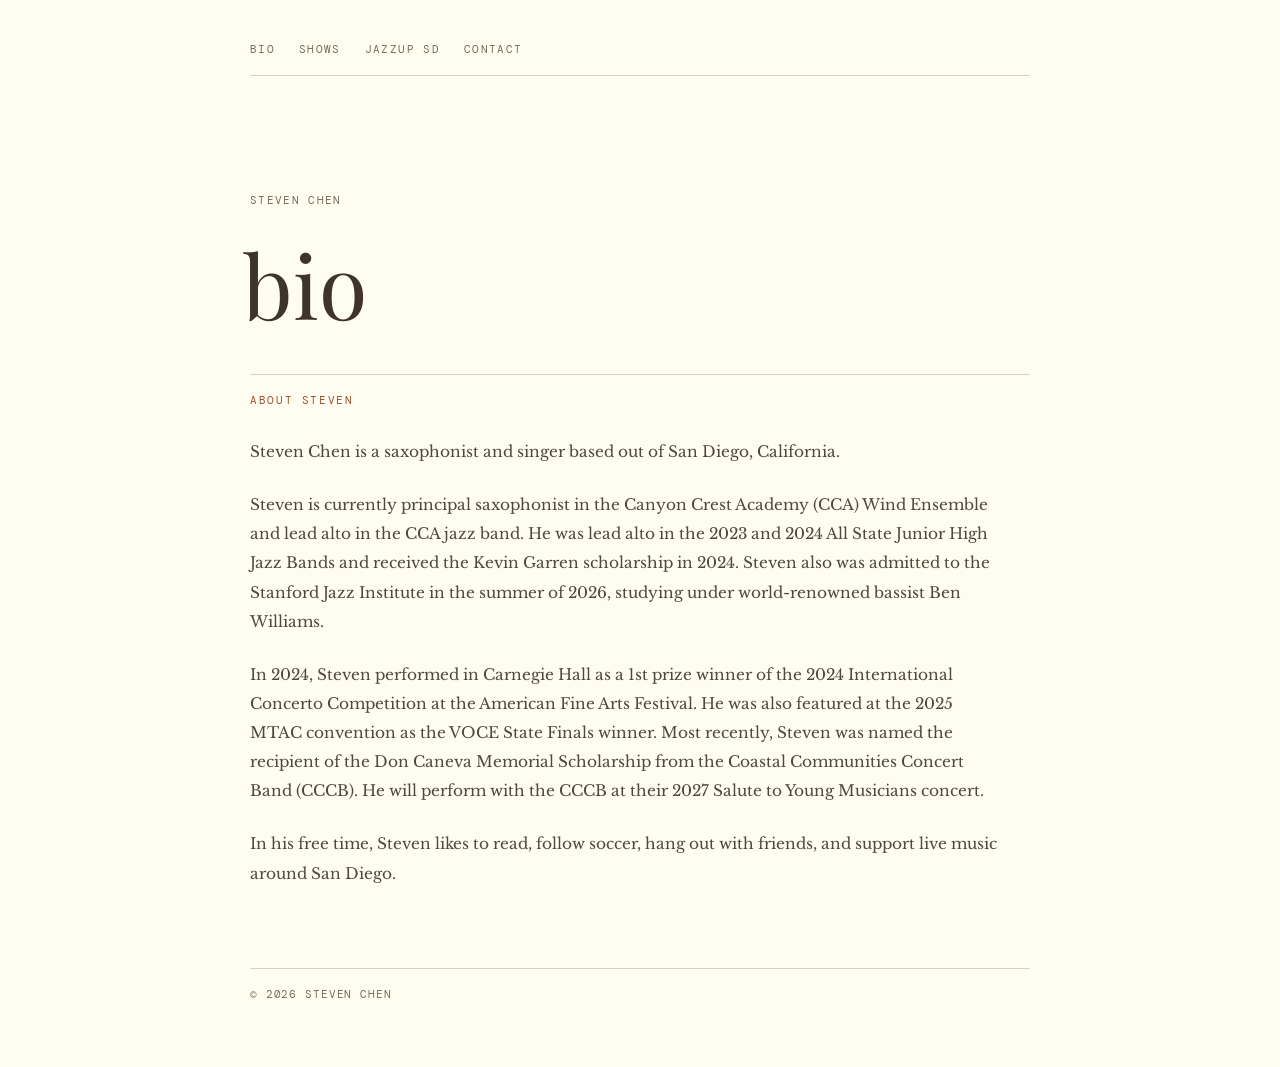
==== bio.html @ 3bc6aef5 "big website update, added pages" ====
<!DOCTYPE html>
<html lang="en">
<head>
    <meta charset="UTF-8">
    <meta name="viewport" content="width=device-width, initial-scale=1.0">
    <title>bio | steven chen sax</title>
    <link rel="stylesheet" href="styles.css">
    <link href="https://fonts.googleapis.com/css2?family=Playfair+Display:ital,wght@0,400;0,700;1,400&family=DM+Mono:wght@300;400&family=Libre+Baskerville:ital@1&display=swap" rel="stylesheet">
    <link rel="icon" type="image/x-icon" href="images/favicon.png">
</head>
<body>
    <div class="container">
        <nav><div class="nav-links">
            <a href="bio.html" class="nav-link">bio</a>
            <a href="shows.html" class="nav-link">shows</a>
            <a href="jazzup-sd.html" class="nav-link">jazzup sd</a>
            <a href="contact.html" class="nav-link">contact</a>
        </div></nav>
        <header class="page-header"><a href="index.html" class="home-link">steven chen</a><h1>bio</h1></header>
        <main class="panel">
            <div class="panel-label">about steven</div>
            <p>Steven Chen is a saxophonist and singer based out of San Diego, California.</p>
            <br>
            <p>Steven is currently principal saxophonist in the Canyon Crest Academy (CCA) Wind Ensemble and lead alto in the CCA jazz band. He was lead alto in the 2023 and 2024 All State Junior High Jazz Bands and received the Kevin Garren scholarship in 2024. Steven also was admitted to the Stanford Jazz Institute in the summer of 2026, studying under world-renowned bassist Ben Williams.</p>
            <br>
            <p>In 2024, Steven performed in Carnegie Hall as a 1st prize winner of the 2024 International Concerto Competition at the American Fine Arts Festival. He was also featured at the 2025 MTAC convention as the VOCE State Finals winner. Most recently, Steven was named the recipient of the Don Caneva Memorial Scholarship from the Coastal Communities Concert Band (CCCB). He will perform with the CCCB at their 2027 Salute to Young Musicians concert.</p>
            <br>
            <p>In his free time, Steven likes to read, follow soccer, hang out with friends, and support live music around San Diego.</p>
        </main>
        <footer><p>© 2026 Steven Chen</p></footer>
    </div>
</body>
</html>
---- styles.css ----
:root {
    --paper: #fffdef;
    --paper-deep: #e8dac4;
    --ink: #3f342b;
    --muted: #786b5c;
    --accent: #9b4f32;
    --line: rgba(41, 35, 30, 0.2);
    --serif: "Playfair Display", Georgia, serif;
    --sans: "DM Mono", monospace;
}

* {
    box-sizing: border-box;
    margin: 0;
    padding: 0;
}

html {
    scroll-behavior: smooth;
}

body {
    background: var(--paper);
    color: var(--ink);
    font-family: var(--sans);
    font-size: 14px;
    line-height: 1.7;
}

a {
    color: var(--accent);
}

.container {
    width: min(100% - 3rem, 780px);
    margin: 0 auto;
    padding: 2.5rem 0 4rem;
}

.page-header {
    margin-bottom: 3rem;
}

.page-header h1 {
    font-size: clamp(3rem, 9vw, 5.5rem);
}

.home-link {
    color: var(--muted);
    display: inline-block;
    font-size: 0.7rem;
    letter-spacing: 0.12em;
    margin-bottom: 2rem;
    text-decoration: none;
    text-transform: uppercase;
}

.home-link:hover {
    color: var(--accent);
}

nav {
    align-items: center;
    border-bottom: 1px solid var(--line);
    display: flex;
    justify-content: space-between;
    margin-bottom: 7rem;
    padding-bottom: 1rem;
}

.nav-links {
    display: flex;
    flex-wrap: wrap;
    gap: 1.5rem;
}

.nav-link,
.social-links a {
    color: var(--muted);
    font-size: 0.7rem;
    letter-spacing: 0.12em;
    text-decoration: none;
    text-transform: uppercase;
    transition: color 180ms ease;
}

.nav-link:hover,
.social-links a:hover,
a:hover {
    color: var(--accent);
}

header {
    margin-bottom: 7rem;
}

h1 {
    font-family: var(--serif);
    font-size: clamp(3.8rem, 12vw, 7.5rem);
    font-weight: 400;
    letter-spacing: 0;
    line-height: 0.95;
    margin-left: -0.08em;
}

.subtitle-row {
    align-items: center;
    display: flex;
    gap: 1rem;
    margin-top: 1.5rem;
}

.subtitle-line {
    background: var(--accent);
    height: 1px;
    width: 3rem;
}

.subtitle {
    color: var(--muted);
    font-family: "Libre Baskerville", Georgia, serif;
    font-size: 0.95rem;
    font-style: italic;
}

.typewriter-row {
    color: var(--muted);
    font-size: 0.75rem;
    letter-spacing: 0.08em;
    margin-top: 2rem;
}

.cursor {
    color: var(--accent);
    animation: blink 1s step-end infinite;
}

.panel {
    border-top: 1px solid var(--line);
    margin-bottom: 5rem;
    padding-top: 1rem;
}

.panel-label {
    align-items: center;
    color: var(--accent);
    display: flex;
    font-size: 0.68rem;
    gap: 0.75rem;
    letter-spacing: 0.15em;
    margin-bottom: 1.75rem;
    text-transform: uppercase;
}

.panel p {
    color: #51473d;
    font-family: "Libre Baskerville", Georgia, serif;
    font-size: 0.96rem;
    line-height: 1.9;
    max-width: 68ch;
}

.release-list,
.show-list {
    list-style: none;
}

.release-list li {
    align-items: baseline;
    border-bottom: 1px solid var(--line);
    display: grid;
    gap: 1rem;
    grid-template-columns: 1fr auto;
    padding: 1rem 0;
}

.release-list li:first-child {
    border-top: 1px solid var(--line);
}

.release-title {
    color: var(--ink);
    font-family: var(--serif);
    font-size: 1.1rem;
    text-decoration: none;
}

.release-type,
.release-meta {
    color: var(--muted);
    font-size: 0.66rem;
    letter-spacing: 0.08em;
    text-transform: uppercase;
}

.release-type {
    display: block;
    margin-top: 0.2rem;
}

.release-meta {
    text-align: right;
}

.show-list > p {
    border-bottom: 1px solid var(--line);
    border-top: 1px solid var(--line);
    padding: 1rem 0;
}

.photo-grid {
    display: grid;
    gap: 1.5rem;
    grid-template-columns: repeat(2, 1fr);
}

.photo-item img {
    aspect-ratio: 4 / 3;
    display: block;
    object-fit: cover;
    width: 100%;
}

figcaption {
    color: var(--muted);
    font-family: "Libre Baskerville", Georgia, serif;
    font-size: 0.82rem;
    line-height: 1.5;
    margin-top: 0.75rem;
}

.rule {
    align-items: center;
    display: flex;
    gap: 1rem;
    margin: 1rem 0 4rem;
}

.rule::before,
.rule::after {
    background: var(--line);
    content: "";
    flex: 1;
    height: 1px;
}

.rule-glyph {
    color: var(--accent);
    font-family: var(--serif);
    font-size: 1.5rem;
}

footer {
    align-items: center;
    border-top: 1px solid var(--line);
    display: flex;
    justify-content: space-between;
    padding-top: 1rem;
}

footer p {
    color: var(--muted);
    font-size: 0.68rem;
    letter-spacing: 0.08em;
    text-transform: uppercase;
}

.social-links {
    display: flex;
    flex-wrap: wrap;
    gap: 1.25rem;
}

@keyframes blink {
    0%, 100% { opacity: 1; }
    50% { opacity: 0; }
}

@media (max-width: 600px) {
    .container {
        width: min(100% - 2rem, 780px);
        padding-top: 1.5rem;
    }

    nav,
    footer {
        align-items: flex-start;
        flex-direction: column;
        gap: 1rem;
    }

    nav,
    header {
        margin-bottom: 4.5rem;
    }

    .nav-links {
        gap: 0.75rem 1rem;
    }

    .photo-grid {
        grid-template-columns: 1fr;
    }
}
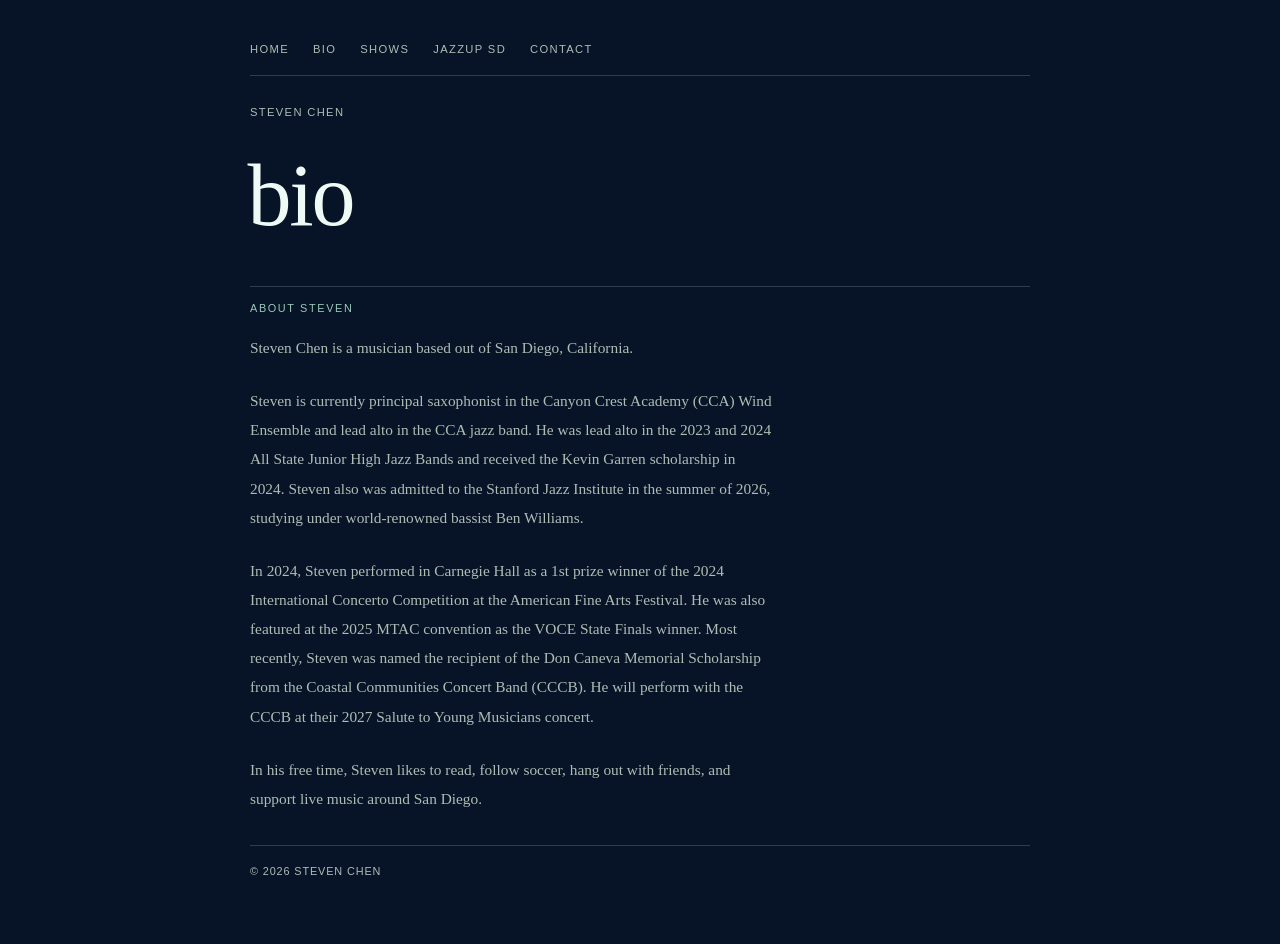
==== commit 775aca2a: "updated events" ====
--- a/bio.html
+++ b/bio.html
@@ -11,6 +11,7 @@
 <body>
     <div class="container">
         <nav><div class="nav-links">
+            <a href="home.html" class="nav-link">home</a>
             <a href="bio.html" class="nav-link">bio</a>
             <a href="shows.html" class="nav-link">shows</a>
             <a href="jazzup-sd.html" class="nav-link">jazzup sd</a>
@@ -19,7 +20,7 @@
         <header class="page-header"><a href="index.html" class="home-link">steven chen</a><h1>bio</h1></header>
         <main class="panel">
             <div class="panel-label">about steven</div>
-            <p>Steven Chen is a saxophonist and singer based out of San Diego, California.</p>
+            <p>Steven Chen is a musician based out of San Diego, California.</p>
             <br>
             <p>Steven is currently principal saxophonist in the Canyon Crest Academy (CCA) Wind Ensemble and lead alto in the CCA jazz band. He was lead alto in the 2023 and 2024 All State Junior High Jazz Bands and received the Kevin Garren scholarship in 2024. Steven also was admitted to the Stanford Jazz Institute in the summer of 2026, studying under world-renowned bassist Ben Williams.</p>
             <br>
--- a/styles.css
+++ b/styles.css
@@ -1,12 +1,13 @@
 :root {
-    --paper: #fffdef;
-    --paper-deep: #e8dac4;
-    --ink: #3f342b;
-    --muted: #786b5c;
-    --accent: #9b4f32;
-    --line: rgba(41, 35, 30, 0.2);
-    --serif: "Playfair Display", Georgia, serif;
-    --sans: "DM Mono", monospace;
+    --paper: #071427;
+    --paper-deep: #0b1e3d;
+    --ink: #eefaf5;
+    --muted: #aebcb4;
+    --accent: #97c9b9;
+    --accent-strong: #d9f7ea;
+    --line: rgba(196, 233, 222, 0.2);
+    --serif: "Iowan Old Style", "Baskerville", "Times New Roman", serif;
+    --sans: "Avenir Next", "Helvetica Neue", Arial, sans-serif;
 }
 
 * {
@@ -64,7 +65,7 @@
     border-bottom: 1px solid var(--line);
     display: flex;
     justify-content: space-between;
-    margin-bottom: 7rem;
+    margin-bottom: 1.5rem;
     padding-bottom: 1rem;
 }
 
@@ -91,16 +92,16 @@
 }
 
 header {
-    margin-bottom: 7rem;
+    margin-bottom: 2rem;
 }
 
 h1 {
     font-family: var(--serif);
     font-size: clamp(3.8rem, 12vw, 7.5rem);
     font-weight: 400;
-    letter-spacing: 0;
+    letter-spacing: -0.025em;
     line-height: 0.95;
-    margin-left: -0.08em;
+    margin-left: -0.03em;
 }
 
 .subtitle-row {
@@ -118,9 +119,9 @@
 
 .subtitle {
     color: var(--muted);
-    font-family: "Libre Baskerville", Georgia, serif;
+    font-family: var(--serif);
     font-size: 0.95rem;
-    font-style: italic;
+    font-style: normal;
 }
 
 .typewriter-row {
@@ -137,8 +138,8 @@
 
 .panel {
     border-top: 1px solid var(--line);
-    margin-bottom: 5rem;
-    padding-top: 1rem;
+    margin-bottom: 2rem;
+    padding-top: 0.75rem;
 }
 
 .panel-label {
@@ -148,21 +149,104 @@
     font-size: 0.68rem;
     gap: 0.75rem;
     letter-spacing: 0.15em;
-    margin-bottom: 1.75rem;
+    margin-bottom: 1rem;
     text-transform: uppercase;
 }
 
 .panel p {
-    color: #51473d;
-    font-family: "Libre Baskerville", Georgia, serif;
+    color: var(--muted);
+    font-family: var(--serif);
     font-size: 0.96rem;
     line-height: 1.9;
+    font-style: normal;
     max-width: 68ch;
 }
 
 .release-list,
 .show-list {
     list-style: none;
+}
+
+.show-list {
+    display: flex;
+    flex-direction: column;
+    gap: 1rem;
+}
+
+.show-item {
+    align-items: center;
+    display: grid;
+    gap: 1.5rem;
+    grid-template-columns: 110px minmax(300px, 1fr);
+    padding: 1.2rem 0;
+}
+
+.show-date {
+    align-items: center;
+    background: var(--paper-deep);
+    border: 1px solid var(--line);
+    border-radius: 0.8rem;
+    color: var(--ink);
+    display: flex;
+    flex-direction: column;
+    justify-content: center;
+    min-height: 110px;
+    padding: 0.75rem;
+}
+
+.show-date-month,
+.show-date-year {
+    color: var(--muted);
+    font-family: var(--sans);
+    font-size: 0.68rem;
+    letter-spacing: 0.12em;
+    text-transform: uppercase;
+}
+
+.show-date-number {
+    color: var(--accent-strong);
+    font-family: var(--serif);
+    font-size: clamp(2.5rem, 4vw, 3.4rem);
+    font-weight: 600;
+    line-height: 1;
+    margin: 0.2rem 0;
+}
+
+.show-details {
+    color: var(--ink);
+    display: flex;
+    flex-direction: column;
+    gap: 0.3rem;
+}
+
+.show-time {
+    color: var(--accent-strong);
+    font-family: var(--sans);
+    font-size: 0.72rem;
+    letter-spacing: 0.14em;
+    text-transform: uppercase;
+}
+
+.show-title {
+    font-family: var(--serif);
+    font-size: clamp(1.15rem, 3vw, 1.4rem);
+}
+
+.show-title a {
+    color: var(--ink);
+    text-decoration: none;
+}
+
+.show-title a:hover {
+    color: var(--accent-strong);
+}
+
+.show-location {
+    color: var(--muted);
+    font-family: var(--sans);
+    font-size: 0.72rem;
+    letter-spacing: 0.1em;
+    text-transform: uppercase;
 }
 
 .release-list li {
@@ -182,6 +266,7 @@
     color: var(--ink);
     font-family: var(--serif);
     font-size: 1.1rem;
+    font-weight: 600;
     text-decoration: none;
 }
 
@@ -216,6 +301,7 @@
 
 .photo-item img {
     aspect-ratio: 4 / 3;
+    border-radius: 0.8rem;
     display: block;
     object-fit: cover;
     width: 100%;
@@ -223,9 +309,10 @@
 
 figcaption {
     color: var(--muted);
-    font-family: "Libre Baskerville", Georgia, serif;
+    font-family: var(--serif);
     font-size: 0.82rem;
     line-height: 1.5;
+    font-style: normal;
     margin-top: 0.75rem;
 }
 
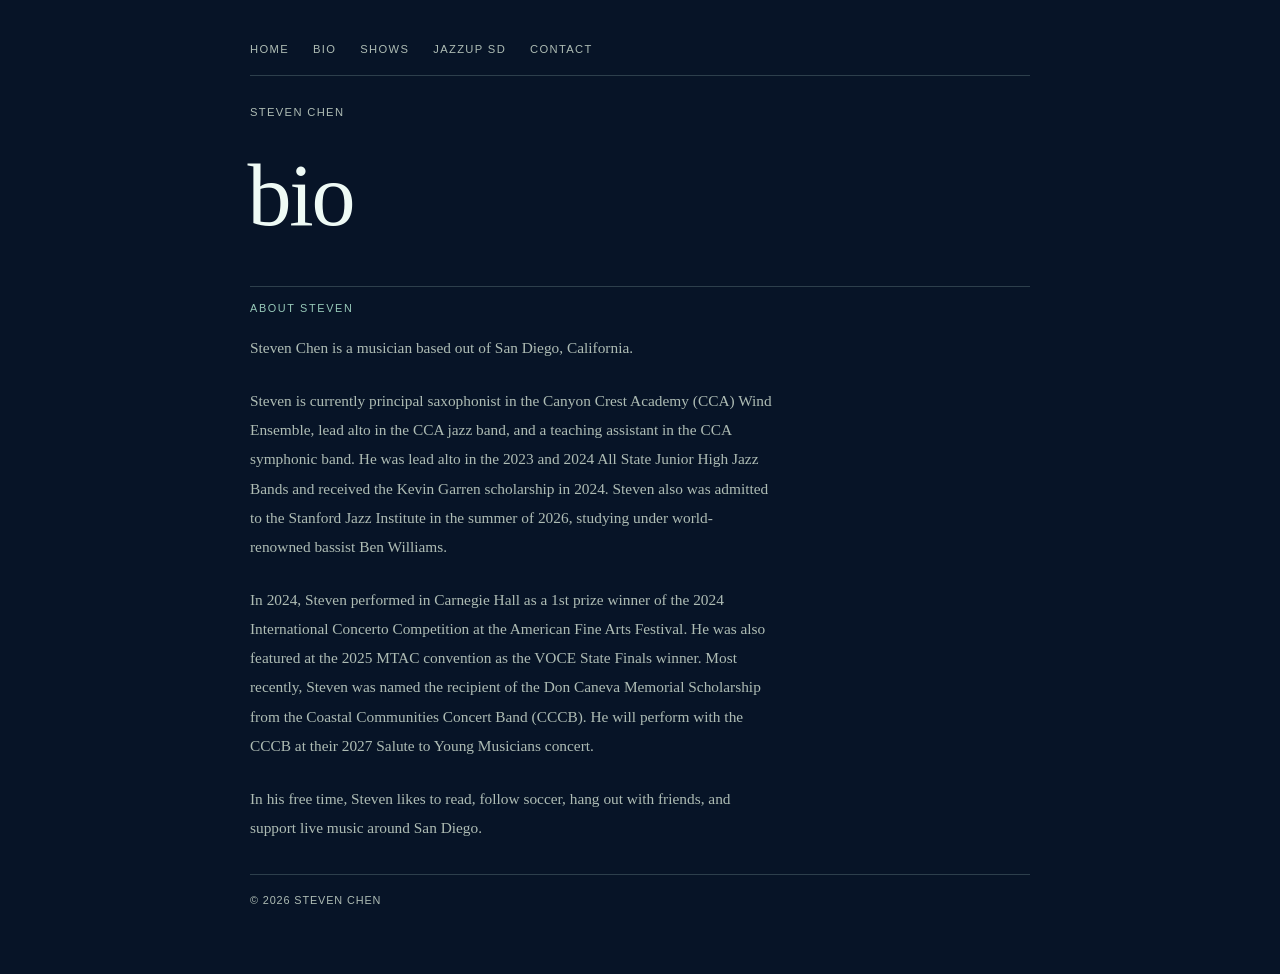
==== commit 867fa56e: "updated contents" ====
--- a/bio.html
+++ b/bio.html
@@ -11,18 +11,18 @@
 <body>
     <div class="container">
         <nav><div class="nav-links">
-            <a href="home.html" class="nav-link">home</a>
-            <a href="bio.html" class="nav-link">bio</a>
-            <a href="shows.html" class="nav-link">shows</a>
-            <a href="jazzup-sd.html" class="nav-link">jazzup sd</a>
-            <a href="contact.html" class="nav-link">contact</a>
+            <a href="https://iamaprokaryote.github.io/stevenchensax.github.io/index.html" class="nav-link">home</a>
+            <a href="https://iamaprokaryote.github.io/stevenchensax.github.io/bio.html" class="nav-link">bio</a>
+            <a href="https://iamaprokaryote.github.io/stevenchensax.github.io/shows.html" class="nav-link">shows</a>
+            <a href="https://iamaprokaryote.github.io/stevenchensax.github.io/jazzup-sd.html" class="nav-link">jazzup sd</a>
+            <a href="https://iamaprokaryote.github.io/stevenchensax.github.io/contact.html" class="nav-link">contact</a>
         </div></nav>
-        <header class="page-header"><a href="index.html" class="home-link">steven chen</a><h1>bio</h1></header>
+        <header class="page-header"><a href="https://iamaprokaryote.github.io/stevenchensax.github.io/index.html" class="home-link">steven chen</a><h1>bio</h1></header>
         <main class="panel">
             <div class="panel-label">about steven</div>
             <p>Steven Chen is a musician based out of San Diego, California.</p>
             <br>
-            <p>Steven is currently principal saxophonist in the Canyon Crest Academy (CCA) Wind Ensemble and lead alto in the CCA jazz band. He was lead alto in the 2023 and 2024 All State Junior High Jazz Bands and received the Kevin Garren scholarship in 2024. Steven also was admitted to the Stanford Jazz Institute in the summer of 2026, studying under world-renowned bassist Ben Williams.</p>
+            <p>Steven is currently principal saxophonist in the Canyon Crest Academy (CCA) Wind Ensemble, lead alto in the CCA jazz band, and a teaching assistant in the CCA symphonic band. He was lead alto in the 2023 and 2024 All State Junior High Jazz Bands and received the Kevin Garren scholarship in 2024. Steven also was admitted to the Stanford Jazz Institute in the summer of 2026, studying under world-renowned bassist Ben Williams.</p>
             <br>
             <p>In 2024, Steven performed in Carnegie Hall as a 1st prize winner of the 2024 International Concerto Competition at the American Fine Arts Festival. He was also featured at the 2025 MTAC convention as the VOCE State Finals winner. Most recently, Steven was named the recipient of the Don Caneva Memorial Scholarship from the Coastal Communities Concert Band (CCCB). He will perform with the CCCB at their 2027 Salute to Young Musicians concert.</p>
             <br>
